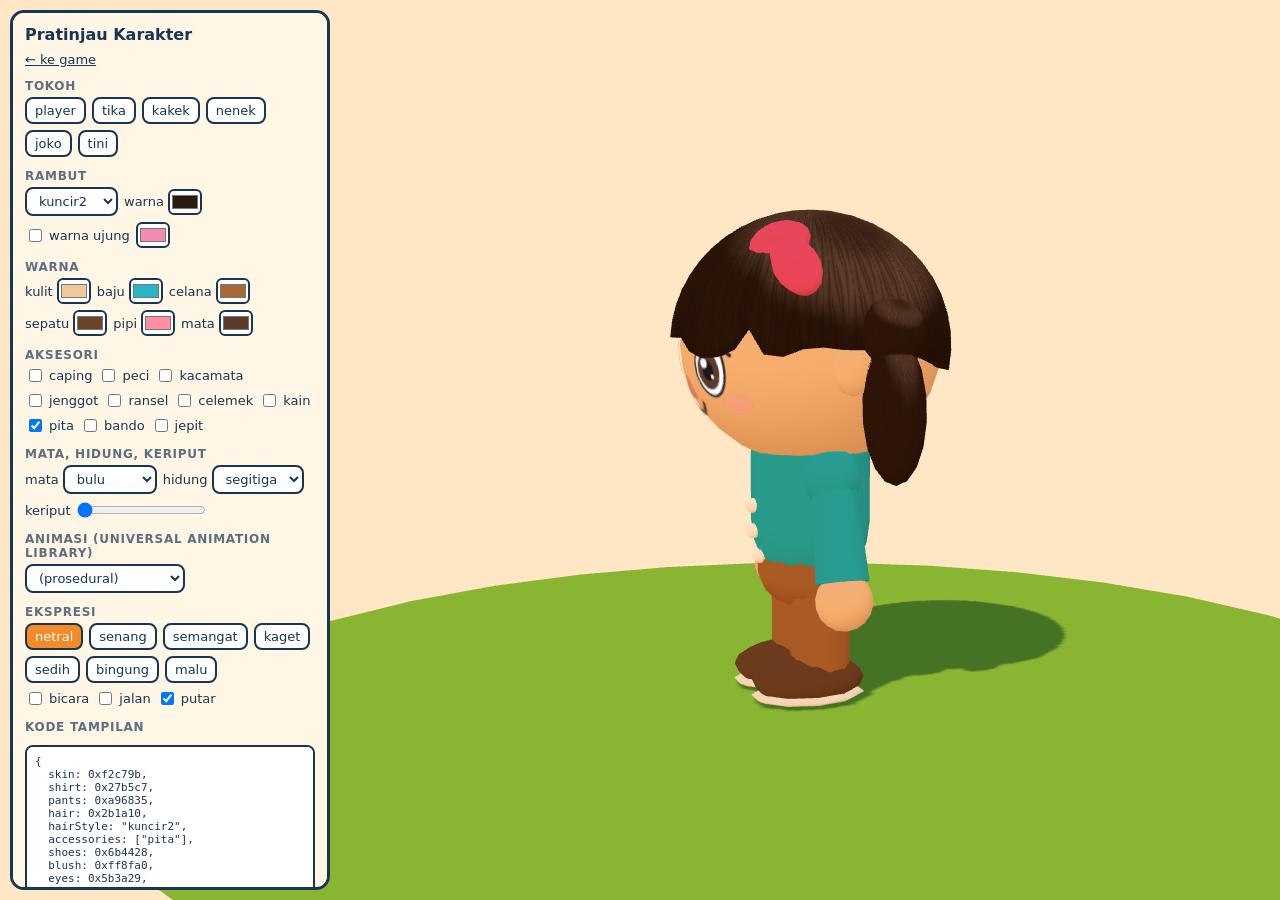
==== karakter.html @ 1cb4dfa9 "Pawon Mantyasih: build web prototipe Co-Authored-By: Claude Sonnet 5.5 <noreply@anthropic.com>" ====
<!doctype html>
<html lang="id">
  <head>
    <meta charset="UTF-8" />
    <meta name="viewport" content="width=device-width, initial-scale=1.0" />
    <title>Pratinjau Karakter · Pawon Mantyasih</title>
    <style>:root{--navy:#173653;--cream:#fff6e6;--orange:#f28b28}*{box-sizing:border-box}body{color:var(--navy);background:#ffe6c4;margin:0;font-family:system-ui,sans-serif;overflow:hidden}#view{touch-action:none;cursor:grab;width:100%;height:100%;display:block;position:fixed;inset:0}#panel{background:var(--cream);border:3px solid var(--navy);border-radius:14px;width:min(320px,92vw);padding:12px;font-size:13px;position:fixed;top:10px;bottom:10px;left:10px;overflow:auto}h1{margin:0 0 8px;font-size:16px}h2{text-transform:uppercase;letter-spacing:.06em;opacity:.7;margin:12px 0 4px;font-size:12px}.row{flex-wrap:wrap;align-items:center;gap:6px;display:flex}button,select{font:inherit;color:var(--navy);border:2px solid var(--navy);cursor:pointer;background:#fff;border-radius:8px;padding:4px 8px}button.on{background:var(--orange);color:#fff}label{align-items:center;gap:4px;display:flex}input[type=color]{border:2px solid var(--navy);background:#fff;border-radius:6px;width:34px;height:26px;padding:0}pre{border:2px solid var(--navy);white-space:pre-wrap;background:#fff;border-radius:8px;max-height:150px;padding:8px;font-size:11px;overflow:auto}a{color:var(--navy)}</style>
    <script type="module" crossorigin src="./assets/karakter-Dlkmn18J.js"></script>
    <link rel="modulepreload" crossorigin href="./assets/CastLooks-CuBzDIkf.js">
  </head>
  <body>
    <canvas id="view"></canvas>
    <div id="panel"></div>
  </body>
</html>
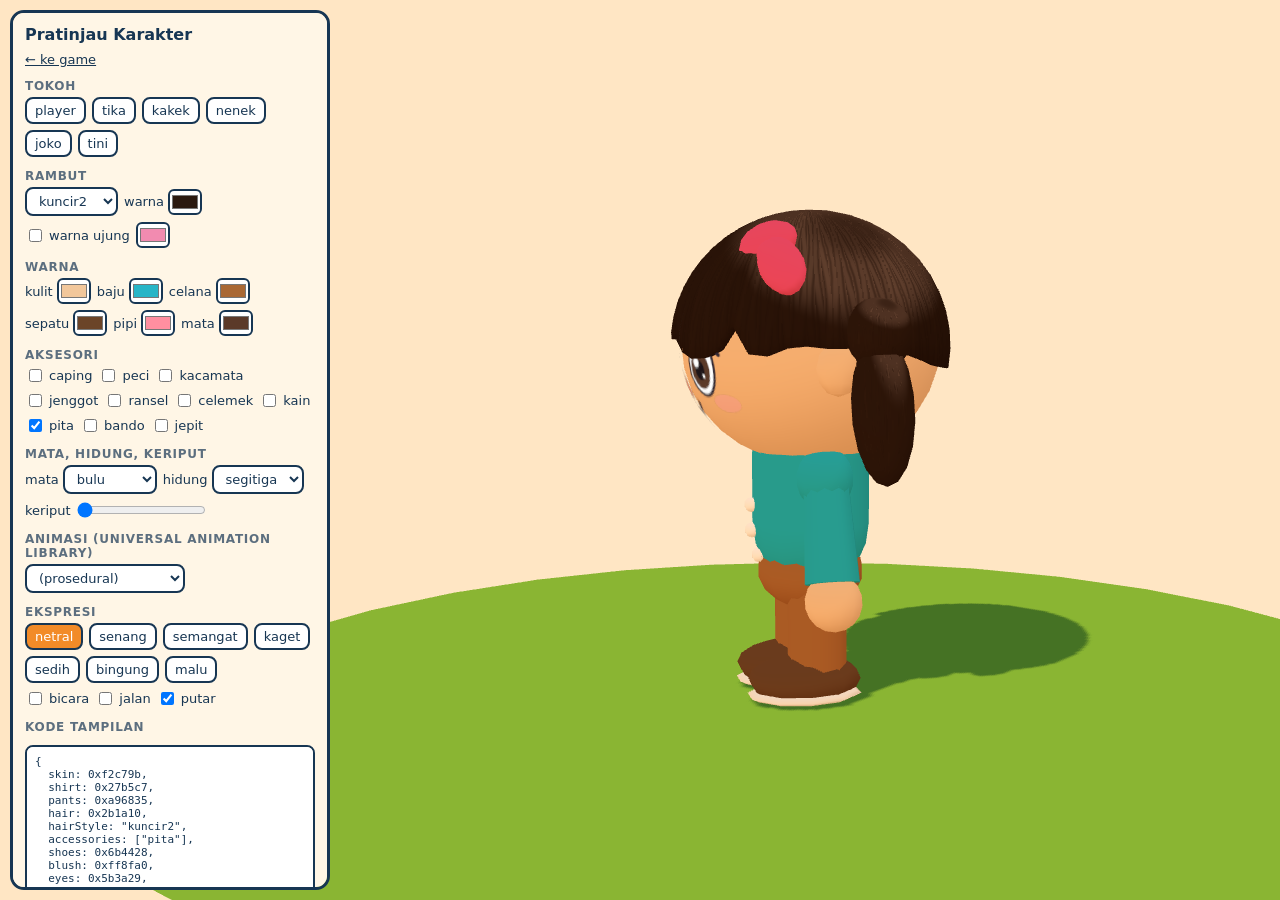
==== commit 8b38c19f: "Medan bergelombang: terrain heightfield, jalan menanjak, rumput menempel medan Co-Authored-By: Claud" ====
--- a/karakter.html
+++ b/karakter.html
@@ -5,8 +5,8 @@
     <meta name="viewport" content="width=device-width, initial-scale=1.0" />
     <title>Pratinjau Karakter · Pawon Mantyasih</title>
     <style>:root{--navy:#173653;--cream:#fff6e6;--orange:#f28b28}*{box-sizing:border-box}body{color:var(--navy);background:#ffe6c4;margin:0;font-family:system-ui,sans-serif;overflow:hidden}#view{touch-action:none;cursor:grab;width:100%;height:100%;display:block;position:fixed;inset:0}#panel{background:var(--cream);border:3px solid var(--navy);border-radius:14px;width:min(320px,92vw);padding:12px;font-size:13px;position:fixed;top:10px;bottom:10px;left:10px;overflow:auto}h1{margin:0 0 8px;font-size:16px}h2{text-transform:uppercase;letter-spacing:.06em;opacity:.7;margin:12px 0 4px;font-size:12px}.row{flex-wrap:wrap;align-items:center;gap:6px;display:flex}button,select{font:inherit;color:var(--navy);border:2px solid var(--navy);cursor:pointer;background:#fff;border-radius:8px;padding:4px 8px}button.on{background:var(--orange);color:#fff}label{align-items:center;gap:4px;display:flex}input[type=color]{border:2px solid var(--navy);background:#fff;border-radius:6px;width:34px;height:26px;padding:0}pre{border:2px solid var(--navy);white-space:pre-wrap;background:#fff;border-radius:8px;max-height:150px;padding:8px;font-size:11px;overflow:auto}a{color:var(--navy)}</style>
-    <script type="module" crossorigin src="./assets/karakter-Dlkmn18J.js"></script>
-    <link rel="modulepreload" crossorigin href="./assets/CastLooks-CuBzDIkf.js">
+    <script type="module" crossorigin src="./assets/karakter-BRj5kLxX.js"></script>
+    <link rel="modulepreload" crossorigin href="./assets/CastLooks-SOABJtB4.js">
   </head>
   <body>
     <canvas id="view"></canvas>
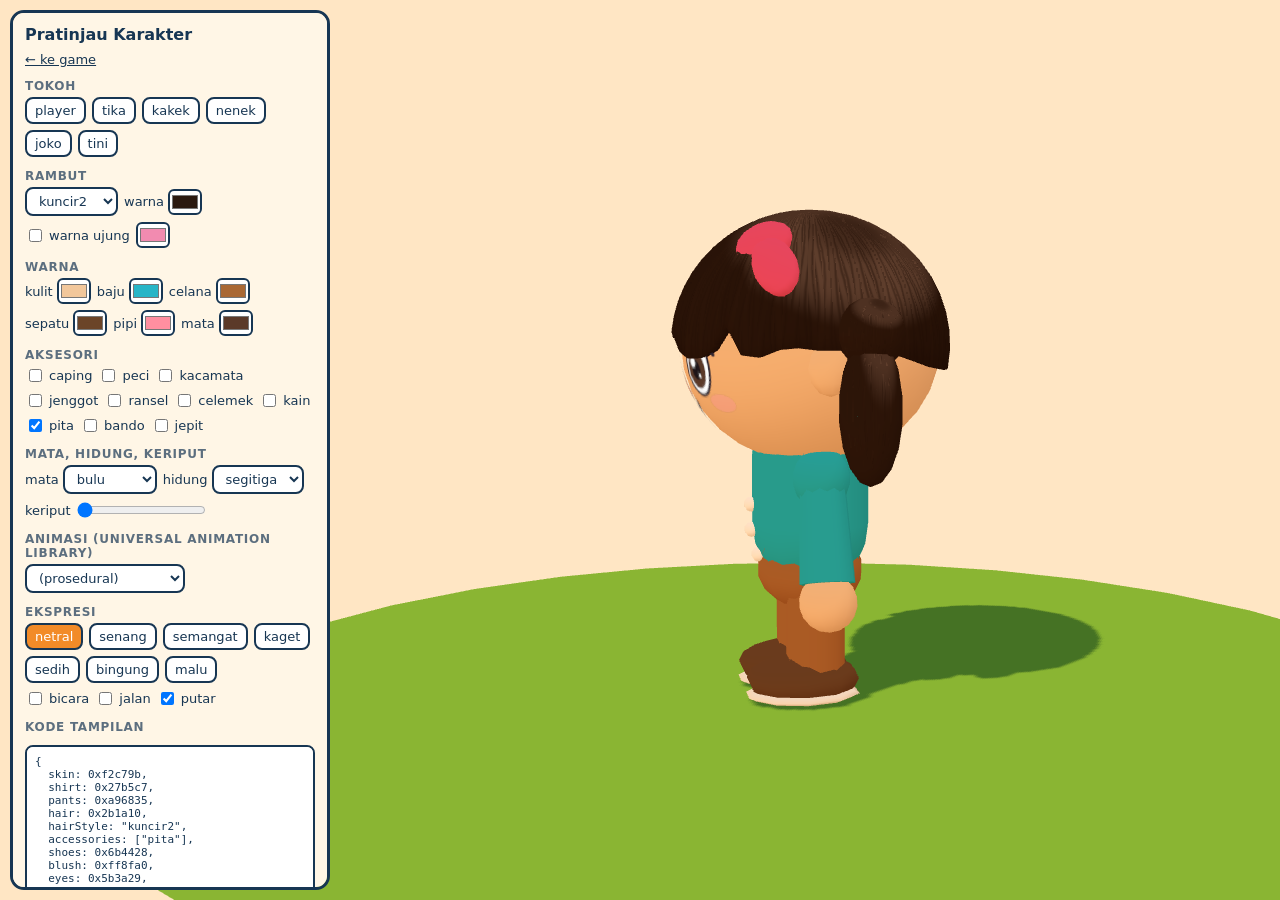
==== commit 5880fb18: "Samakan dengan Elysium: pasca-proses, daun sapuan kuas, birch, matahari rendah; perbaiki jalan antar" ====
--- a/karakter.html
+++ b/karakter.html
@@ -5,8 +5,8 @@
     <meta name="viewport" content="width=device-width, initial-scale=1.0" />
     <title>Pratinjau Karakter · Pawon Mantyasih</title>
     <style>:root{--navy:#173653;--cream:#fff6e6;--orange:#f28b28}*{box-sizing:border-box}body{color:var(--navy);background:#ffe6c4;margin:0;font-family:system-ui,sans-serif;overflow:hidden}#view{touch-action:none;cursor:grab;width:100%;height:100%;display:block;position:fixed;inset:0}#panel{background:var(--cream);border:3px solid var(--navy);border-radius:14px;width:min(320px,92vw);padding:12px;font-size:13px;position:fixed;top:10px;bottom:10px;left:10px;overflow:auto}h1{margin:0 0 8px;font-size:16px}h2{text-transform:uppercase;letter-spacing:.06em;opacity:.7;margin:12px 0 4px;font-size:12px}.row{flex-wrap:wrap;align-items:center;gap:6px;display:flex}button,select{font:inherit;color:var(--navy);border:2px solid var(--navy);cursor:pointer;background:#fff;border-radius:8px;padding:4px 8px}button.on{background:var(--orange);color:#fff}label{align-items:center;gap:4px;display:flex}input[type=color]{border:2px solid var(--navy);background:#fff;border-radius:6px;width:34px;height:26px;padding:0}pre{border:2px solid var(--navy);white-space:pre-wrap;background:#fff;border-radius:8px;max-height:150px;padding:8px;font-size:11px;overflow:auto}a{color:var(--navy)}</style>
-    <script type="module" crossorigin src="./assets/karakter-BRj5kLxX.js"></script>
-    <link rel="modulepreload" crossorigin href="./assets/CastLooks-SOABJtB4.js">
+    <script type="module" crossorigin src="./assets/karakter-CYdFRmdG.js"></script>
+    <link rel="modulepreload" crossorigin href="./assets/CastLooks-dnw3HOSZ.js">
   </head>
   <body>
     <canvas id="view"></canvas>
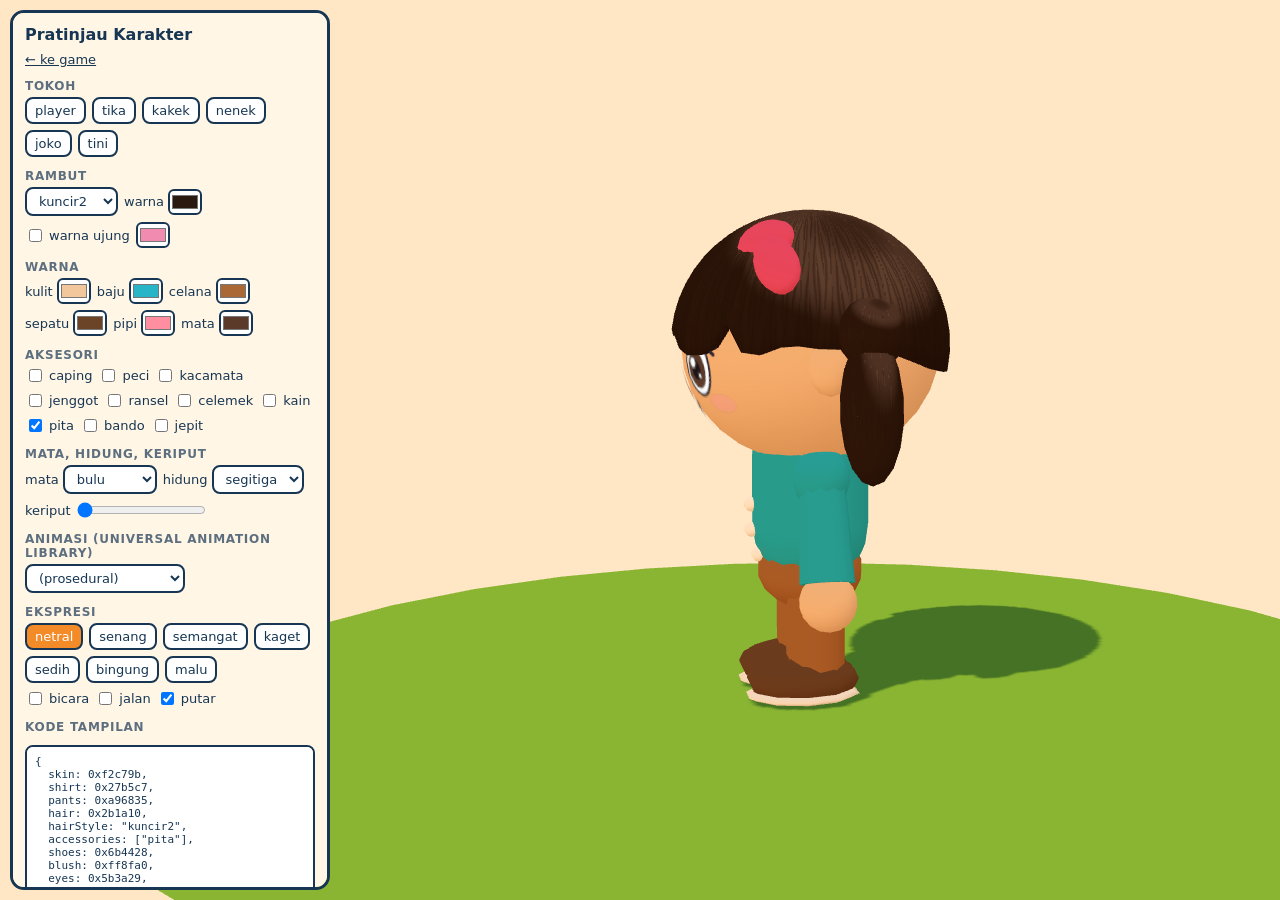
==== commit e8c51484: "Padang lebih hidup: gelombang angin, rumpun tinggi, bunga liar, kupu-kupu Co-Authored-By: Claude Son" ====
--- a/karakter.html
+++ b/karakter.html
@@ -5,8 +5,8 @@
     <meta name="viewport" content="width=device-width, initial-scale=1.0" />
     <title>Pratinjau Karakter · Pawon Mantyasih</title>
     <style>:root{--navy:#173653;--cream:#fff6e6;--orange:#f28b28}*{box-sizing:border-box}body{color:var(--navy);background:#ffe6c4;margin:0;font-family:system-ui,sans-serif;overflow:hidden}#view{touch-action:none;cursor:grab;width:100%;height:100%;display:block;position:fixed;inset:0}#panel{background:var(--cream);border:3px solid var(--navy);border-radius:14px;width:min(320px,92vw);padding:12px;font-size:13px;position:fixed;top:10px;bottom:10px;left:10px;overflow:auto}h1{margin:0 0 8px;font-size:16px}h2{text-transform:uppercase;letter-spacing:.06em;opacity:.7;margin:12px 0 4px;font-size:12px}.row{flex-wrap:wrap;align-items:center;gap:6px;display:flex}button,select{font:inherit;color:var(--navy);border:2px solid var(--navy);cursor:pointer;background:#fff;border-radius:8px;padding:4px 8px}button.on{background:var(--orange);color:#fff}label{align-items:center;gap:4px;display:flex}input[type=color]{border:2px solid var(--navy);background:#fff;border-radius:6px;width:34px;height:26px;padding:0}pre{border:2px solid var(--navy);white-space:pre-wrap;background:#fff;border-radius:8px;max-height:150px;padding:8px;font-size:11px;overflow:auto}a{color:var(--navy)}</style>
-    <script type="module" crossorigin src="./assets/karakter-CYdFRmdG.js"></script>
-    <link rel="modulepreload" crossorigin href="./assets/CastLooks-dnw3HOSZ.js">
+    <script type="module" crossorigin src="./assets/karakter-Cxx6quYs.js"></script>
+    <link rel="modulepreload" crossorigin href="./assets/CastLooks-D27q5mLE.js">
   </head>
   <body>
     <canvas id="view"></canvas>
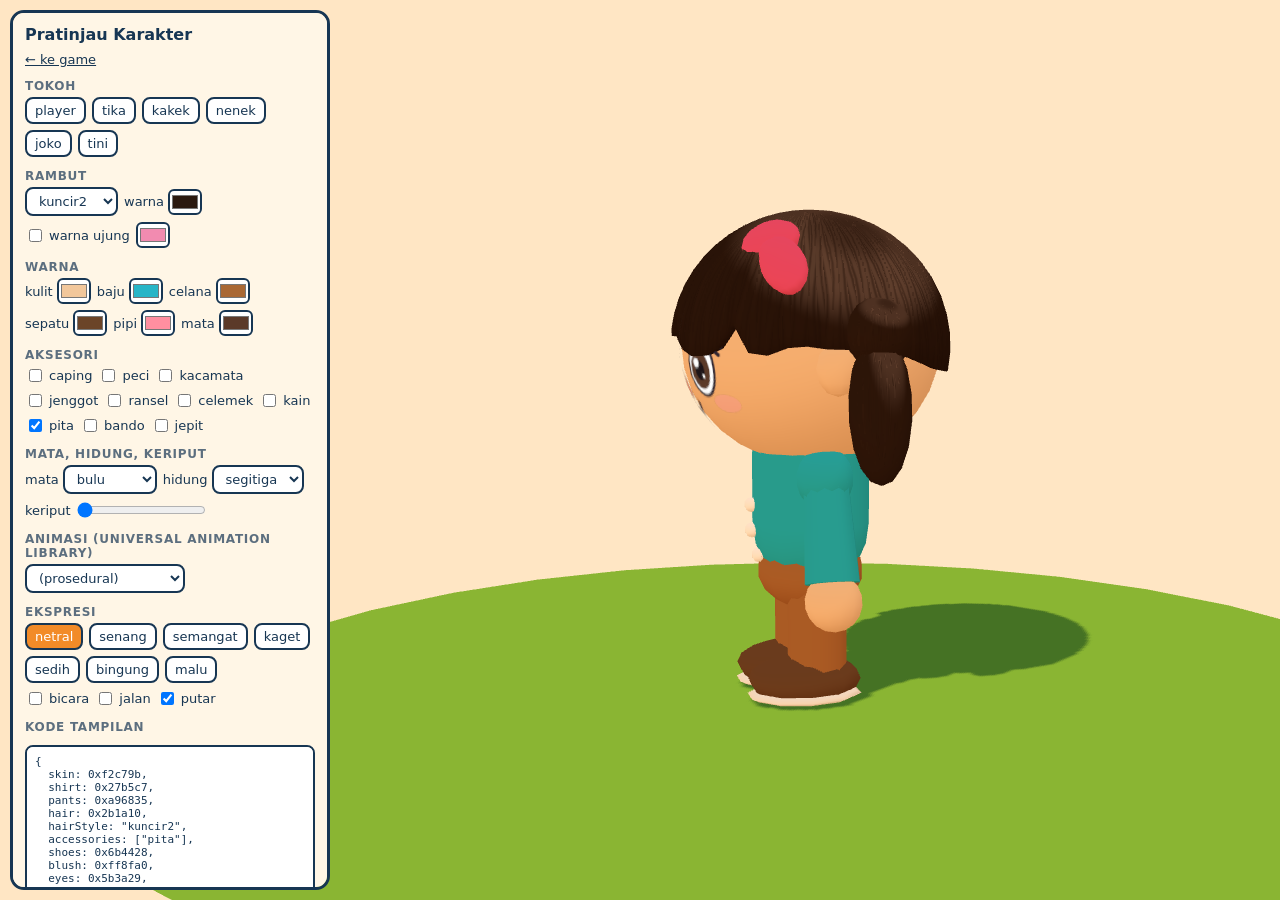
==== commit 0601fa64: "Kembali ke gaya Mikro: rumput, shader, pohon aset, langit, awan, cahaya Co-Authored-By: Claude Sonne" ====
--- a/karakter.html
+++ b/karakter.html
@@ -5,8 +5,8 @@
     <meta name="viewport" content="width=device-width, initial-scale=1.0" />
     <title>Pratinjau Karakter · Pawon Mantyasih</title>
     <style>:root{--navy:#173653;--cream:#fff6e6;--orange:#f28b28}*{box-sizing:border-box}body{color:var(--navy);background:#ffe6c4;margin:0;font-family:system-ui,sans-serif;overflow:hidden}#view{touch-action:none;cursor:grab;width:100%;height:100%;display:block;position:fixed;inset:0}#panel{background:var(--cream);border:3px solid var(--navy);border-radius:14px;width:min(320px,92vw);padding:12px;font-size:13px;position:fixed;top:10px;bottom:10px;left:10px;overflow:auto}h1{margin:0 0 8px;font-size:16px}h2{text-transform:uppercase;letter-spacing:.06em;opacity:.7;margin:12px 0 4px;font-size:12px}.row{flex-wrap:wrap;align-items:center;gap:6px;display:flex}button,select{font:inherit;color:var(--navy);border:2px solid var(--navy);cursor:pointer;background:#fff;border-radius:8px;padding:4px 8px}button.on{background:var(--orange);color:#fff}label{align-items:center;gap:4px;display:flex}input[type=color]{border:2px solid var(--navy);background:#fff;border-radius:6px;width:34px;height:26px;padding:0}pre{border:2px solid var(--navy);white-space:pre-wrap;background:#fff;border-radius:8px;max-height:150px;padding:8px;font-size:11px;overflow:auto}a{color:var(--navy)}</style>
-    <script type="module" crossorigin src="./assets/karakter-Cxx6quYs.js"></script>
-    <link rel="modulepreload" crossorigin href="./assets/CastLooks-D27q5mLE.js">
+    <script type="module" crossorigin src="./assets/karakter-CO_dQ6oZ.js"></script>
+    <link rel="modulepreload" crossorigin href="./assets/CastLooks-CvRTSY_c.js">
   </head>
   <body>
     <canvas id="view"></canvas>
